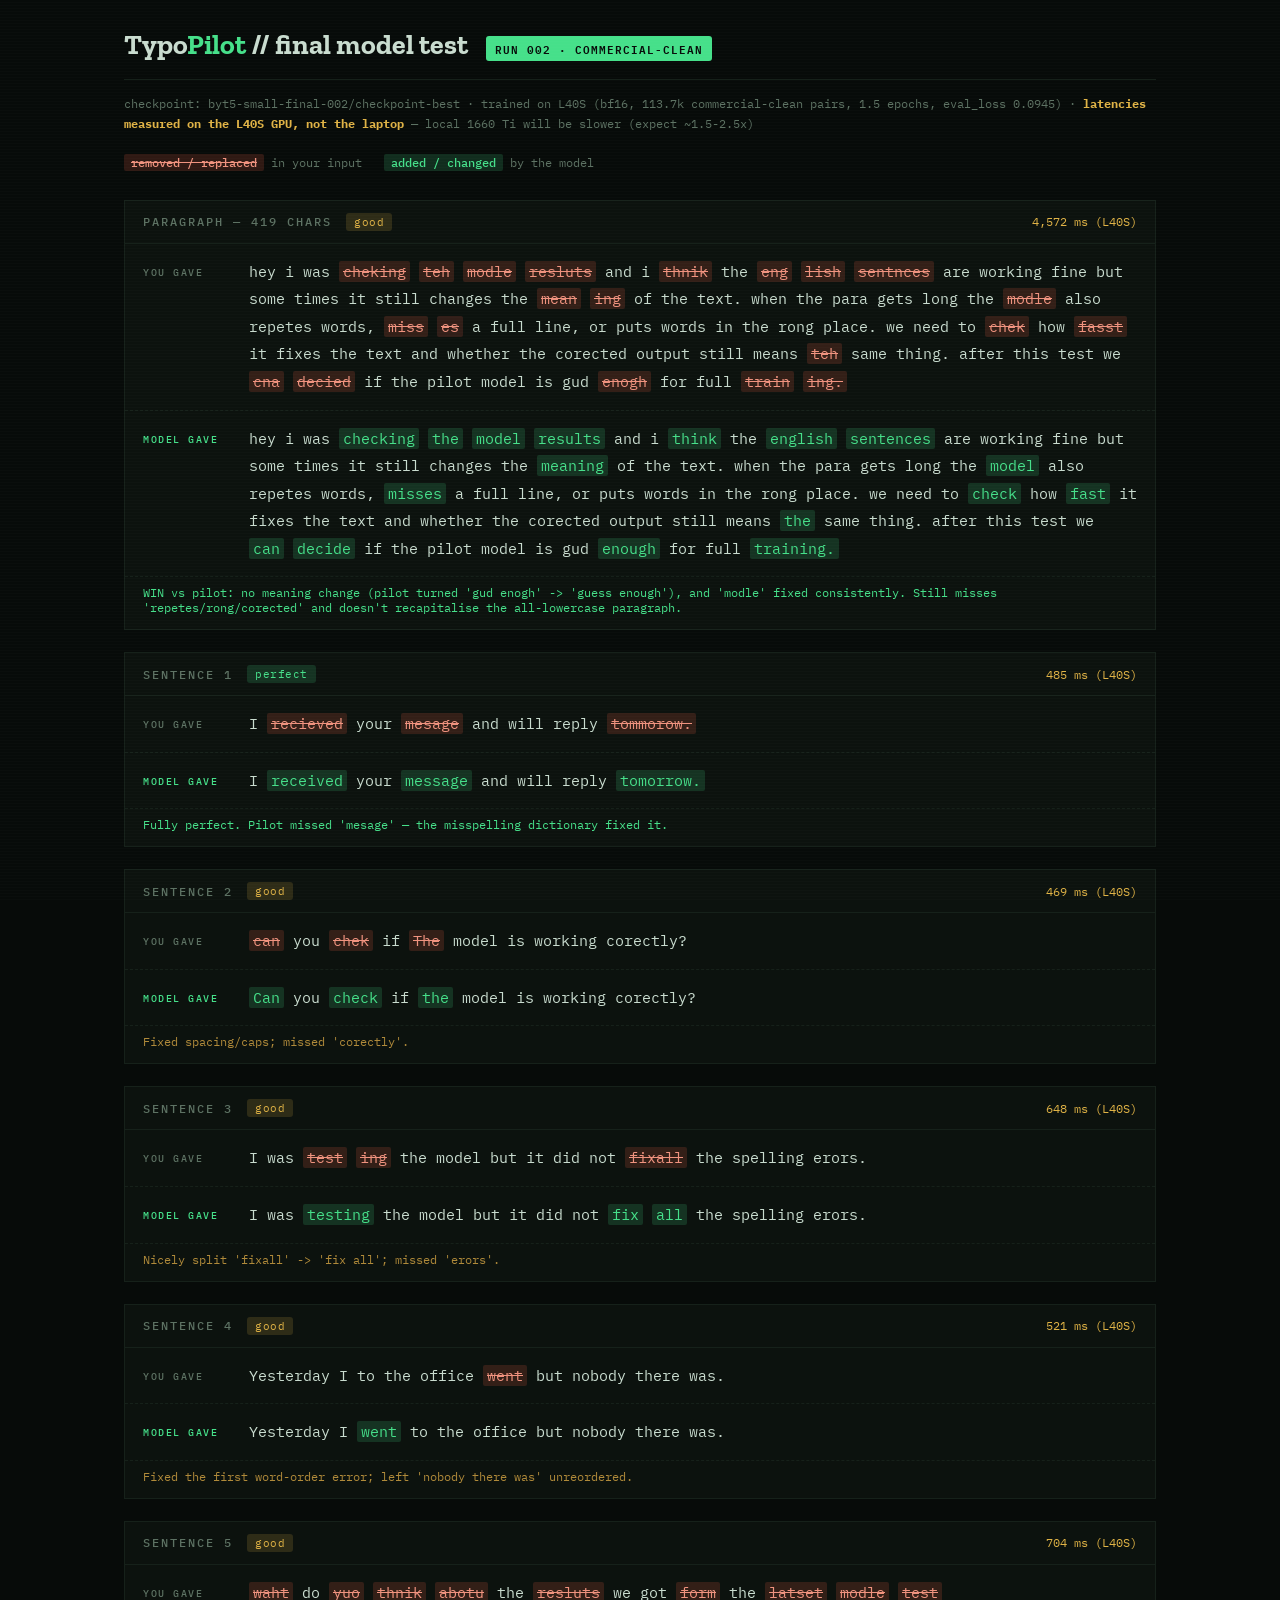
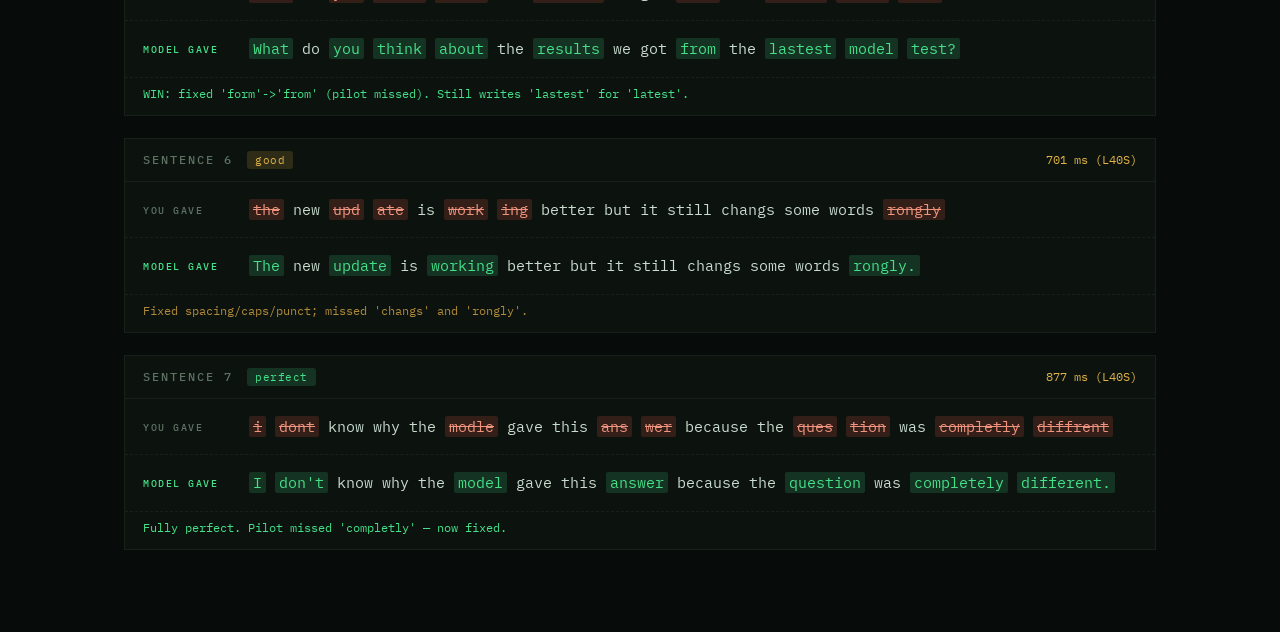
==== reports/manual-test-002-final.html @ f2c0a769 "Add final model manual test 002 (commercial-clean run on L40S)" ====
<!DOCTYPE html>
<html lang="en">
<head>
<meta charset="utf-8">
<meta name="viewport" content="width=device-width, initial-scale=1">
<title>TypoPilot — Final Model Test (run 002)</title>
<link rel="preconnect" href="https://fonts.googleapis.com">
<link href="https://fonts.googleapis.com/css2?family=IBM+Plex+Mono:wght@400;500;600&family=Zilla+Slab:wght@600;700&display=swap" rel="stylesheet">
<style>
  :root {
    --bg: #070b09; --panel: #0c120e; --panel-edge: #16211a;
    --ink: #c9dccf; --ink-dim: #5d7263;
    --phosphor: #46e08a; --amber: #e0b346; --red: #e05a46;
    --mono: "IBM Plex Mono", ui-monospace, Consolas, monospace;
    --display: "Zilla Slab", Georgia, serif;
  }
  * { margin: 0; padding: 0; box-sizing: border-box; }
  body { background: var(--bg); color: var(--ink); font-family: var(--mono); font-size: 14px; }
  body::before {
    content: ""; position: fixed; inset: 0; pointer-events: none; z-index: 9;
    background: repeating-linear-gradient(0deg, rgba(255,255,255,.015) 0 1px, transparent 1px 3px);
  }
  .wrap { max-width: 1080px; margin: 0 auto; padding: 28px 24px 60px; }
  header { display: flex; align-items: baseline; gap: 18px; border-bottom: 1px solid var(--panel-edge); padding-bottom: 18px; margin-bottom: 10px; flex-wrap: wrap; }
  header h1 { font-family: var(--display); font-size: 28px; color: var(--ink); }
  header h1 em { color: var(--phosphor); font-style: normal; }
  .tag { font-size: 11px; letter-spacing: 1px; text-transform: uppercase; color: var(--bg); background: var(--phosphor); padding: 3px 9px; border-radius: 3px; font-weight: 600; }
  .sub { color: var(--ink-dim); font-size: 12px; margin: 14px 0 20px; line-height: 1.7; }
  .legend { display: flex; gap: 22px; margin: 0 0 30px; font-size: 12px; color: var(--ink-dim); flex-wrap: wrap; }
  .legend b { font-weight: 500; padding: 1px 7px; border-radius: 2px; }
  .b-in { background: rgba(224,90,70,.18); color: #f0937f; text-decoration: line-through; }
  .b-out { background: rgba(70,224,138,.16); color: var(--phosphor); }

  .case { background: var(--panel); border: 1px solid var(--panel-edge); margin-bottom: 22px; }
  .case-head { display: flex; align-items: center; gap: 14px; padding: 12px 18px; border-bottom: 1px solid var(--panel-edge); }
  .case-head h2 { font-size: 12px; letter-spacing: 2px; text-transform: uppercase; color: var(--ink-dim); font-weight: 500; }
  .verdict { font-size: 11px; padding: 2px 8px; border-radius: 3px; letter-spacing: .5px; }
  .v-perfect { background: rgba(70,224,138,.16); color: var(--phosphor); }
  .v-good { background: rgba(224,179,70,.16); color: var(--amber); }
  .lat { margin-left: auto; font-size: 12px; color: var(--amber); }
  .row { display: grid; grid-template-columns: 92px 1fr; gap: 14px; padding: 14px 18px; line-height: 1.9; }
  .row + .row { border-top: 1px dashed var(--panel-edge); }
  .row b { font-size: 10px; letter-spacing: 1.5px; text-transform: uppercase; color: var(--ink-dim); font-weight: 500; padding-top: 5px; }
  .row.model b { color: var(--phosphor); }
  .text { font-size: 14.5px; }
  .del { background: rgba(224,90,70,.18); color: #f0937f; text-decoration: line-through; padding: 1px 4px; border-radius: 2px; }
  .add { background: rgba(70,224,138,.16); color: var(--phosphor); padding: 1px 4px; border-radius: 2px; }
  .note { padding: 8px 18px 14px; font-size: 12px; color: var(--ink-dim); border-top: 1px dashed var(--panel-edge); }
  .note.win { color: var(--phosphor); }
  .note.miss { color: #b08a3a; }
</style>
</head>
<body>
<div class="wrap">
  <header>
    <h1>Typo<em>Pilot</em> // final model test</h1>
    <span class="tag">run 002 · commercial-clean</span>
  </header>
  <p class="sub">
    checkpoint: byt5-small-final-002/checkpoint-best · trained on L40S (bf16, 113.7k commercial-clean pairs, 1.5 epochs, eval_loss 0.0945) ·
    <strong style="color:var(--amber)">latencies measured on the L40S GPU, not the laptop</strong> — local 1660 Ti will be slower (expect ~1.5-2.5x)
  </p>
  <div class="legend">
    <span><b class="b-in">removed / replaced</b> in your input</span>
    <span><b class="b-out">added / changed</b> by the model</span>
  </div>
  <div id="cases"></div>
</div>

<script>
const RESULTS = [
  {
    id: "paragraph — 419 chars", latency_ms: 4572, verdict: "good",
    input: "hey i was cheking teh modle resluts and i thnik the eng lish sentnces are working fine but some times it still changes the mean ing of the text. when the para gets long the modle also repetes words, miss es a full line, or puts words in the rong place. we need to chek how fasst it fixes the text and whether the corected output still means teh same thing. after this test we cna decied if the pilot model is gud enogh for full train ing.",
    output: "hey i was checking the model results and i think the english sentences are working fine but some times it still changes the meaning of the text. when the para gets long the model also repetes words, misses a full line, or puts words in the rong place. we need to check how fast it fixes the text and whether the corected output still means the same thing. after this test we can decide if the pilot model is gud enough for full training.",
    note: "WIN vs pilot: no meaning change (pilot turned 'gud enogh' -> 'guess enough'), and 'modle' fixed consistently. Still misses 'repetes/rong/corected' and doesn't recapitalise the all-lowercase paragraph.",
    noteClass: "win"
  },
  {
    id: "sentence 1", latency_ms: 485, verdict: "perfect",
    input: "I recieved your mesage and will reply tommorow.",
    output: "I received your message and will reply tomorrow.",
    note: "Fully perfect. Pilot missed 'mesage' — the misspelling dictionary fixed it.",
    noteClass: "win"
  },
  {
    id: "sentence 2", latency_ms: 469, verdict: "good",
    input: "can you chek if The model is working corectly?",
    output: "Can you check if the model is working corectly?",
    note: "Fixed spacing/caps; missed 'corectly'.",
    noteClass: "miss"
  },
  {
    id: "sentence 3", latency_ms: 648, verdict: "good",
    input: "I was test ing the model but it did not fixall the spelling erors.",
    output: "I was testing the model but it did not fix all the spelling erors.",
    note: "Nicely split 'fixall' -> 'fix all'; missed 'erors'.",
    noteClass: "miss"
  },
  {
    id: "sentence 4", latency_ms: 521, verdict: "good",
    input: "Yesterday I to the office went but nobody there was.",
    output: "Yesterday I went to the office but nobody there was.",
    note: "Fixed the first word-order error; left 'nobody there was' unreordered.",
    noteClass: "miss"
  },
  {
    id: "sentence 5", latency_ms: 704, verdict: "good",
    input: "waht do yuo thnik abotu the resluts we got form the latset modle test",
    output: "What do you think about the results we got from the lastest model test?",
    note: "WIN: fixed 'form'->'from' (pilot missed). Still writes 'lastest' for 'latest'.",
    noteClass: "win"
  },
  {
    id: "sentence 6", latency_ms: 701, verdict: "good",
    input: "the new upd ate is work ing better but it still changs some words rongly",
    output: "The new update is working better but it still changs some words rongly.",
    note: "Fixed spacing/caps/punct; missed 'changs' and 'rongly'.",
    noteClass: "miss"
  },
  {
    id: "sentence 7", latency_ms: 877, verdict: "perfect",
    input: "i dont know why the modle gave this ans wer because the ques tion was completly diffrent",
    output: "I don't know why the model gave this answer because the question was completely different.",
    note: "Fully perfect. Pilot missed 'completly' — now fixed.",
    noteClass: "win"
  }
];

function diff(a, b) {
  const A = a.split(/\s+/), B = b.split(/\s+/);
  const m = A.length, n = B.length;
  const L = Array.from({length: m + 1}, () => new Array(n + 1).fill(0));
  for (let i = m - 1; i >= 0; i--)
    for (let j = n - 1; j >= 0; j--)
      L[i][j] = A[i] === B[j] ? L[i+1][j+1] + 1 : Math.max(L[i+1][j], L[i][j+1]);
  const ops = []; let i = 0, j = 0;
  while (i < m && j < n) {
    if (A[i] === B[j]) { ops.push(["=", A[i]]); i++; j++; }
    else if (L[i+1][j] >= L[i][j+1]) { ops.push(["-", A[i]]); i++; }
    else { ops.push(["+", B[j]]); j++; }
  }
  while (i < m) ops.push(["-", A[i++]]);
  while (j < n) ops.push(["+", B[j++]]);
  return ops;
}
const esc = s => s.replace(/[&<>"]/g, c => ({"&":"&amp;","<":"&lt;",">":"&gt;",'"':"&quot;"}[c]));
function render(kind, ops) {
  return ops.map(([op, word]) => {
    if (op === "=") return esc(word);
    if (op === "-" && kind === "input") return `<span class="del">${esc(word)}</span>`;
    if (op === "+" && kind === "output") return `<span class="add">${esc(word)}</span>`;
    return null;
  }).filter(Boolean).join(" ");
}

document.getElementById("cases").innerHTML = RESULTS.map(r => {
  const ops = diff(r.input, r.output);
  const vClass = r.verdict === "perfect" ? "v-perfect" : "v-good";
  return `<div class="case">
    <div class="case-head">
      <h2>${r.id}</h2>
      <span class="verdict ${vClass}">${r.verdict}</span>
      <span class="lat">${r.latency_ms.toLocaleString()} ms (L40S)</span>
    </div>
    <div class="row"><b>you gave</b><div class="text">${render("input", ops)}</div></div>
    <div class="row model"><b>model gave</b><div class="text">${render("output", ops)}</div></div>
    <div class="note ${r.noteClass}">${esc(r.note)}</div>
  </div>`;
}).join("");
</script>
</body>
</html>
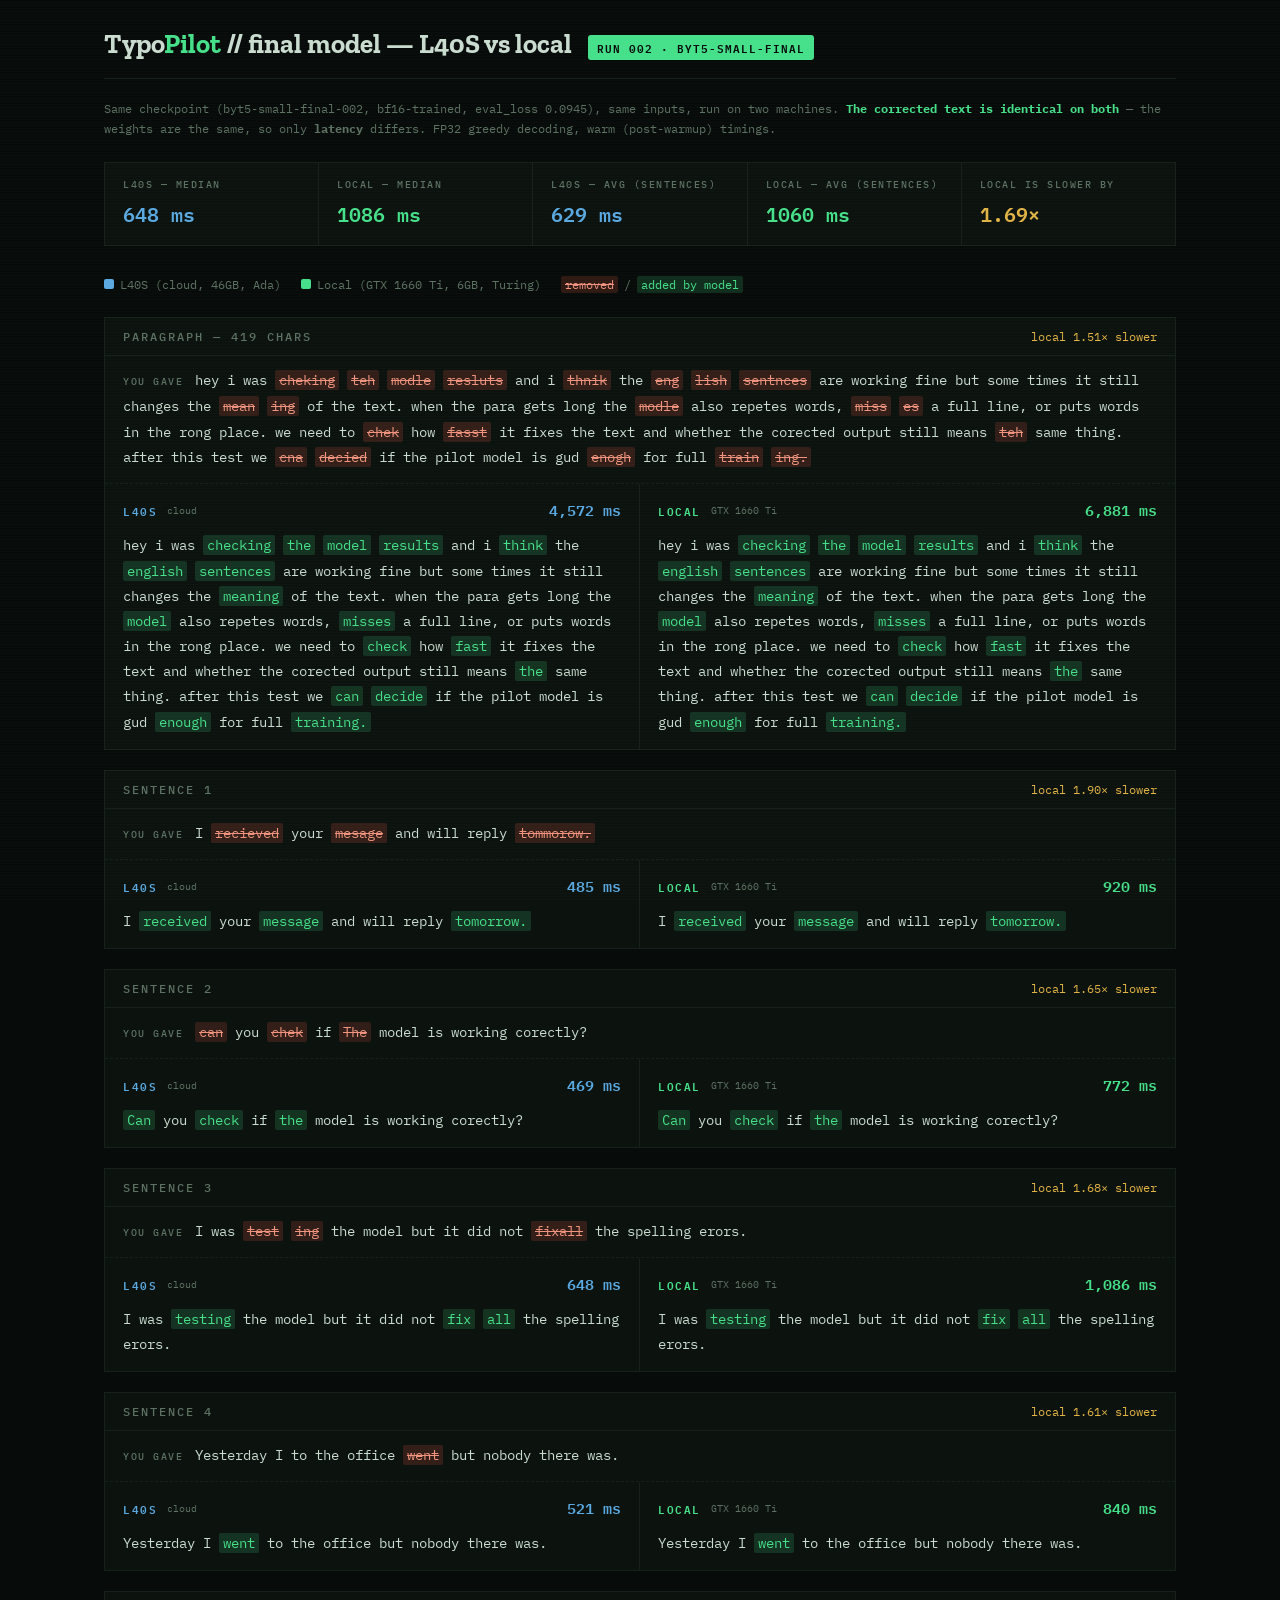
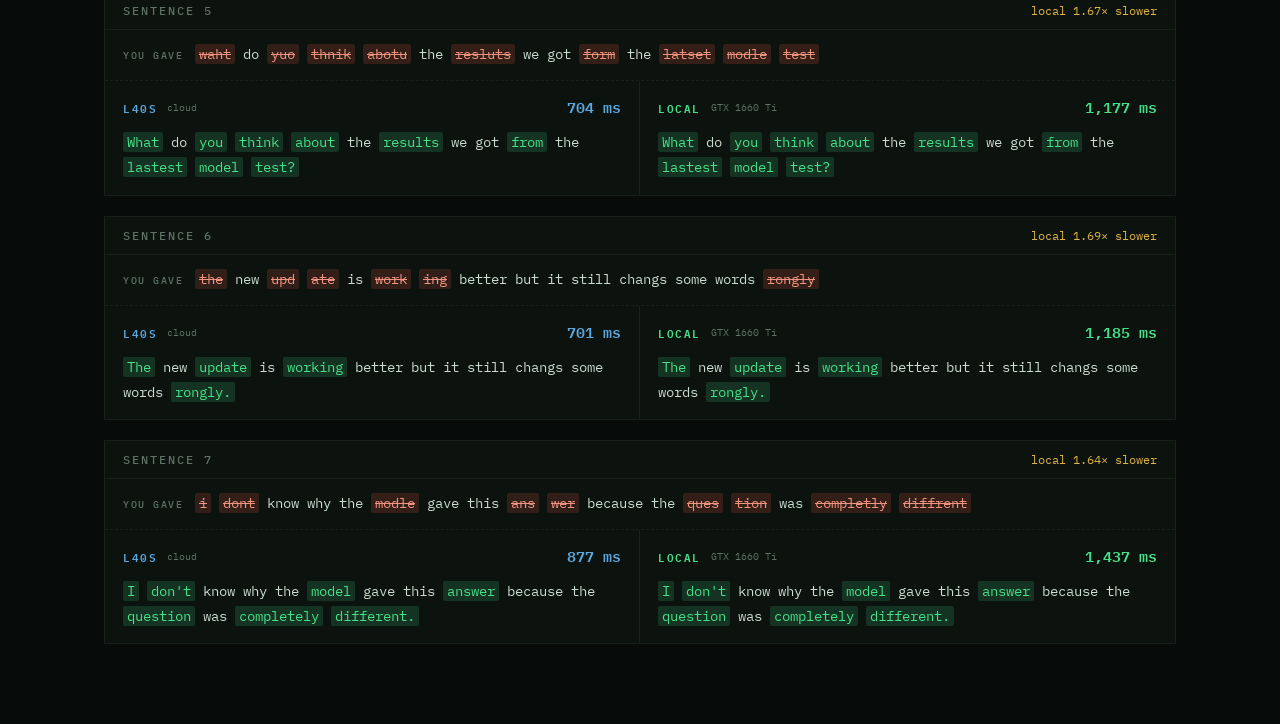
==== commit 3fbb5b79: "Show L40S vs local side-by-side divisions with latency comparison" ====
--- a/reports/manual-test-002-final.html
+++ b/reports/manual-test-002-final.html
@@ -3,14 +3,14 @@
 <head>
 <meta charset="utf-8">
 <meta name="viewport" content="width=device-width, initial-scale=1">
-<title>TypoPilot — Final Model Test (run 002)</title>
+<title>TypoPilot — Final Model: L40S vs Local</title>
 <link rel="preconnect" href="https://fonts.googleapis.com">
 <link href="https://fonts.googleapis.com/css2?family=IBM+Plex+Mono:wght@400;500;600&family=Zilla+Slab:wght@600;700&display=swap" rel="stylesheet">
 <style>
   :root {
     --bg: #070b09; --panel: #0c120e; --panel-edge: #16211a;
     --ink: #c9dccf; --ink-dim: #5d7263;
-    --phosphor: #46e08a; --amber: #e0b346; --red: #e05a46;
+    --phosphor: #46e08a; --amber: #e0b346; --red: #e05a46; --blue: #5aa9e0;
     --mono: "IBM Plex Mono", ui-monospace, Consolas, monospace;
     --display: "Zilla Slab", Georgia, serif;
   }
@@ -20,112 +20,108 @@
     content: ""; position: fixed; inset: 0; pointer-events: none; z-index: 9;
     background: repeating-linear-gradient(0deg, rgba(255,255,255,.015) 0 1px, transparent 1px 3px);
   }
-  .wrap { max-width: 1080px; margin: 0 auto; padding: 28px 24px 60px; }
-  header { display: flex; align-items: baseline; gap: 18px; border-bottom: 1px solid var(--panel-edge); padding-bottom: 18px; margin-bottom: 10px; flex-wrap: wrap; }
-  header h1 { font-family: var(--display); font-size: 28px; color: var(--ink); }
+  .wrap { max-width: 1120px; margin: 0 auto; padding: 28px 24px 60px; }
+  header { display: flex; align-items: baseline; gap: 16px; border-bottom: 1px solid var(--panel-edge); padding-bottom: 18px; margin-bottom: 20px; flex-wrap: wrap; }
+  header h1 { font-family: var(--display); font-size: 27px; color: var(--ink); }
   header h1 em { color: var(--phosphor); font-style: normal; }
   .tag { font-size: 11px; letter-spacing: 1px; text-transform: uppercase; color: var(--bg); background: var(--phosphor); padding: 3px 9px; border-radius: 3px; font-weight: 600; }
-  .sub { color: var(--ink-dim); font-size: 12px; margin: 14px 0 20px; line-height: 1.7; }
-  .legend { display: flex; gap: 22px; margin: 0 0 30px; font-size: 12px; color: var(--ink-dim); flex-wrap: wrap; }
-  .legend b { font-weight: 500; padding: 1px 7px; border-radius: 2px; }
-  .b-in { background: rgba(224,90,70,.18); color: #f0937f; text-decoration: line-through; }
-  .b-out { background: rgba(70,224,138,.16); color: var(--phosphor); }
+  .sub { color: var(--ink-dim); font-size: 12px; margin-bottom: 22px; line-height: 1.7; }
 
-  .case { background: var(--panel); border: 1px solid var(--panel-edge); margin-bottom: 22px; }
-  .case-head { display: flex; align-items: center; gap: 14px; padding: 12px 18px; border-bottom: 1px solid var(--panel-edge); }
-  .case-head h2 { font-size: 12px; letter-spacing: 2px; text-transform: uppercase; color: var(--ink-dim); font-weight: 500; }
-  .verdict { font-size: 11px; padding: 2px 8px; border-radius: 3px; letter-spacing: .5px; }
-  .v-perfect { background: rgba(70,224,138,.16); color: var(--phosphor); }
-  .v-good { background: rgba(224,179,70,.16); color: var(--amber); }
-  .lat { margin-left: auto; font-size: 12px; color: var(--amber); }
-  .row { display: grid; grid-template-columns: 92px 1fr; gap: 14px; padding: 14px 18px; line-height: 1.9; }
-  .row + .row { border-top: 1px dashed var(--panel-edge); }
-  .row b { font-size: 10px; letter-spacing: 1.5px; text-transform: uppercase; color: var(--ink-dim); font-weight: 500; padding-top: 5px; }
-  .row.model b { color: var(--phosphor); }
-  .text { font-size: 14.5px; }
+  /* summary bar */
+  .summary { display: grid; grid-template-columns: repeat(auto-fit, minmax(150px, 1fr)); gap: 1px; background: var(--panel-edge); border: 1px solid var(--panel-edge); margin-bottom: 30px; }
+  .scard { background: var(--panel); padding: 15px 18px; }
+  .scard b { display: block; font-size: 10px; letter-spacing: 1.5px; text-transform: uppercase; color: var(--ink-dim); margin-bottom: 7px; font-weight: 500; }
+  .scard span { font-size: 20px; font-weight: 600; font-variant-numeric: tabular-nums; }
+  .l40 { color: var(--blue); }
+  .loc { color: var(--phosphor); }
+  .amber { color: var(--amber); }
+
+  .legend { display: flex; gap: 20px; margin: 0 0 24px; font-size: 12px; color: var(--ink-dim); flex-wrap: wrap; align-items: center; }
+  .chip { display: inline-flex; align-items: center; gap: 6px; }
+  .dot { width: 10px; height: 10px; border-radius: 2px; display: inline-block; }
   .del { background: rgba(224,90,70,.18); color: #f0937f; text-decoration: line-through; padding: 1px 4px; border-radius: 2px; }
   .add { background: rgba(70,224,138,.16); color: var(--phosphor); padding: 1px 4px; border-radius: 2px; }
-  .note { padding: 8px 18px 14px; font-size: 12px; color: var(--ink-dim); border-top: 1px dashed var(--panel-edge); }
-  .note.win { color: var(--phosphor); }
-  .note.miss { color: #b08a3a; }
+
+  .case { background: var(--panel); border: 1px solid var(--panel-edge); margin-bottom: 20px; }
+  .case-head { display: flex; align-items: center; gap: 12px; padding: 11px 18px; border-bottom: 1px solid var(--panel-edge); }
+  .case-head h2 { font-size: 12px; letter-spacing: 2px; text-transform: uppercase; color: var(--ink-dim); font-weight: 500; }
+  .ratio { margin-left: auto; font-size: 12px; color: var(--amber); }
+  .input-row { padding: 12px 18px; line-height: 1.85; border-bottom: 1px dashed var(--panel-edge); }
+  .input-row b { font-size: 10px; letter-spacing: 1.5px; text-transform: uppercase; color: var(--ink-dim); font-weight: 500; margin-right: 12px; }
+
+  /* two divisions */
+  .divisions { display: grid; grid-template-columns: 1fr 1fr; }
+  @media (max-width: 820px) { .divisions { grid-template-columns: 1fr; } }
+  .division { padding: 14px 18px; }
+  .division:first-child { border-right: 1px solid var(--panel-edge); }
+  @media (max-width: 820px) { .division:first-child { border-right: none; border-bottom: 1px solid var(--panel-edge); } }
+  .dhead { display: flex; align-items: center; gap: 10px; margin-bottom: 10px; }
+  .dhead .name { font-size: 11px; letter-spacing: 1.5px; text-transform: uppercase; font-weight: 600; }
+  .dhead.l40 .name { color: var(--blue); }
+  .dhead.loc .name { color: var(--phosphor); }
+  .lat-badge { margin-left: auto; font-size: 15px; font-weight: 600; font-variant-numeric: tabular-nums; }
+  .dhead .hw { font-size: 10px; color: var(--ink-dim); }
+  .output { font-size: 14px; line-height: 1.8; }
 </style>
 </head>
 <body>
 <div class="wrap">
   <header>
-    <h1>Typo<em>Pilot</em> // final model test</h1>
-    <span class="tag">run 002 · commercial-clean</span>
+    <h1>Typo<em>Pilot</em> // final model — L40S vs local</h1>
+    <span class="tag">run 002 · byt5-small-final</span>
   </header>
   <p class="sub">
-    checkpoint: byt5-small-final-002/checkpoint-best · trained on L40S (bf16, 113.7k commercial-clean pairs, 1.5 epochs, eval_loss 0.0945) ·
-    <strong style="color:var(--amber)">latencies measured on the L40S GPU, not the laptop</strong> — local 1660 Ti will be slower (expect ~1.5-2.5x)
+    Same checkpoint (byt5-small-final-002, bf16-trained, eval_loss 0.0945), same inputs, run on two machines.
+    <strong style="color:var(--phosphor)">The corrected text is identical on both</strong> — the weights are the same, so only
+    <strong>latency</strong> differs. FP32 greedy decoding, warm (post-warmup) timings.
   </p>
+
+  <div class="summary" id="summary"></div>
+
   <div class="legend">
-    <span><b class="b-in">removed / replaced</b> in your input</span>
-    <span><b class="b-out">added / changed</b> by the model</span>
+    <span class="chip"><span class="dot" style="background:var(--blue)"></span> L40S (cloud, 46GB, Ada)</span>
+    <span class="chip"><span class="dot" style="background:var(--phosphor)"></span> Local (GTX 1660 Ti, 6GB, Turing)</span>
+    <span class="chip"><span class="del">removed</span> / <span class="add">added by model</span></span>
   </div>
+
   <div id="cases"></div>
 </div>
 
 <script>
-const RESULTS = [
-  {
-    id: "paragraph — 419 chars", latency_ms: 4572, verdict: "good",
+// outputs are identical across runs; stored once. latencies differ per machine.
+const DATA = [
+  { id: "paragraph — 419 chars",
     input: "hey i was cheking teh modle resluts and i thnik the eng lish sentnces are working fine but some times it still changes the mean ing of the text. when the para gets long the modle also repetes words, miss es a full line, or puts words in the rong place. we need to chek how fasst it fixes the text and whether the corected output still means teh same thing. after this test we cna decied if the pilot model is gud enogh for full train ing.",
     output: "hey i was checking the model results and i think the english sentences are working fine but some times it still changes the meaning of the text. when the para gets long the model also repetes words, misses a full line, or puts words in the rong place. we need to check how fast it fixes the text and whether the corected output still means the same thing. after this test we can decide if the pilot model is gud enough for full training.",
-    note: "WIN vs pilot: no meaning change (pilot turned 'gud enogh' -> 'guess enough'), and 'modle' fixed consistently. Still misses 'repetes/rong/corected' and doesn't recapitalise the all-lowercase paragraph.",
-    noteClass: "win"
-  },
-  {
-    id: "sentence 1", latency_ms: 485, verdict: "perfect",
-    input: "I recieved your mesage and will reply tommorow.",
-    output: "I received your message and will reply tomorrow.",
-    note: "Fully perfect. Pilot missed 'mesage' — the misspelling dictionary fixed it.",
-    noteClass: "win"
-  },
-  {
-    id: "sentence 2", latency_ms: 469, verdict: "good",
-    input: "can you chek if The model is working corectly?",
-    output: "Can you check if the model is working corectly?",
-    note: "Fixed spacing/caps; missed 'corectly'.",
-    noteClass: "miss"
-  },
-  {
-    id: "sentence 3", latency_ms: 648, verdict: "good",
-    input: "I was test ing the model but it did not fixall the spelling erors.",
-    output: "I was testing the model but it did not fix all the spelling erors.",
-    note: "Nicely split 'fixall' -> 'fix all'; missed 'erors'.",
-    noteClass: "miss"
-  },
-  {
-    id: "sentence 4", latency_ms: 521, verdict: "good",
-    input: "Yesterday I to the office went but nobody there was.",
-    output: "Yesterday I went to the office but nobody there was.",
-    note: "Fixed the first word-order error; left 'nobody there was' unreordered.",
-    noteClass: "miss"
-  },
-  {
-    id: "sentence 5", latency_ms: 704, verdict: "good",
-    input: "waht do yuo thnik abotu the resluts we got form the latset modle test",
-    output: "What do you think about the results we got from the lastest model test?",
-    note: "WIN: fixed 'form'->'from' (pilot missed). Still writes 'lastest' for 'latest'.",
-    noteClass: "win"
-  },
-  {
-    id: "sentence 6", latency_ms: 701, verdict: "good",
-    input: "the new upd ate is work ing better but it still changs some words rongly",
-    output: "The new update is working better but it still changs some words rongly.",
-    note: "Fixed spacing/caps/punct; missed 'changs' and 'rongly'.",
-    noteClass: "miss"
-  },
-  {
-    id: "sentence 7", latency_ms: 877, verdict: "perfect",
-    input: "i dont know why the modle gave this ans wer because the ques tion was completly diffrent",
-    output: "I don't know why the model gave this answer because the question was completely different.",
-    note: "Fully perfect. Pilot missed 'completly' — now fixed.",
-    noteClass: "win"
-  }
+    l40s: 4572, local: 6881 },
+  { id: "sentence 1", input: "I recieved your mesage and will reply tommorow.",
+    output: "I received your message and will reply tomorrow.", l40s: 485, local: 920 },
+  { id: "sentence 2", input: "can you chek if The model is working corectly?",
+    output: "Can you check if the model is working corectly?", l40s: 469, local: 772 },
+  { id: "sentence 3", input: "I was test ing the model but it did not fixall the spelling erors.",
+    output: "I was testing the model but it did not fix all the spelling erors.", l40s: 648, local: 1086 },
+  { id: "sentence 4", input: "Yesterday I to the office went but nobody there was.",
+    output: "Yesterday I went to the office but nobody there was.", l40s: 521, local: 840 },
+  { id: "sentence 5", input: "waht do yuo thnik abotu the resluts we got form the latset modle test",
+    output: "What do you think about the results we got from the lastest model test?", l40s: 704, local: 1177 },
+  { id: "sentence 6", input: "the new upd ate is work ing better but it still changs some words rongly",
+    output: "The new update is working better but it still changs some words rongly.", l40s: 701, local: 1185 },
+  { id: "sentence 7", input: "i dont know why the modle gave this ans wer because the ques tion was completly diffrent",
+    output: "I don't know why the model gave this answer because the question was completely different.", l40s: 877, local: 1437 }
 ];
+
+// ---- summary stats (sentences only, excludes the long paragraph) ----
+const sent = DATA.filter(d => d.id.startsWith("sentence"));
+const avg = arr => Math.round(arr.reduce((a,b)=>a+b,0)/arr.length);
+const med = arr => { const s=[...arr].sort((a,b)=>a-b); return s[Math.floor(s.length/2)]; };
+const l40Avg = avg(sent.map(d=>d.l40s)), locAvg = avg(sent.map(d=>d.local));
+document.getElementById("summary").innerHTML = `
+  <div class="scard"><b>L40S — median</b><span class="l40">${med(sent.map(d=>d.l40s))} ms</span></div>
+  <div class="scard"><b>Local — median</b><span class="loc">${med(sent.map(d=>d.local))} ms</span></div>
+  <div class="scard"><b>L40S — avg (sentences)</b><span class="l40">${l40Avg} ms</span></div>
+  <div class="scard"><b>Local — avg (sentences)</b><span class="loc">${locAvg} ms</span></div>
+  <div class="scard"><b>Local is slower by</b><span class="amber">${(locAvg/l40Avg).toFixed(2)}×</span></div>
+`;
 
 function diff(a, b) {
   const A = a.split(/\s+/), B = b.split(/\s+/);
@@ -145,27 +141,41 @@
   return ops;
 }
 const esc = s => s.replace(/[&<>"]/g, c => ({"&":"&amp;","<":"&lt;",">":"&gt;",'"':"&quot;"}[c]));
-function render(kind, ops) {
-  return ops.map(([op, word]) => {
-    if (op === "=") return esc(word);
-    if (op === "-" && kind === "input") return `<span class="del">${esc(word)}</span>`;
-    if (op === "+" && kind === "output") return `<span class="add">${esc(word)}</span>`;
-    return null;
-  }).filter(Boolean).join(" ");
+function renderOut(ops) {
+  return ops.map(([op, w]) => op === "=" ? esc(w) : op === "+" ? `<span class="add">${esc(w)}</span>` : null)
+            .filter(Boolean).join(" ");
+}
+function renderIn(ops) {
+  return ops.map(([op, w]) => op === "=" ? esc(w) : op === "-" ? `<span class="del">${esc(w)}</span>` : null)
+            .filter(Boolean).join(" ");
 }
 
-document.getElementById("cases").innerHTML = RESULTS.map(r => {
-  const ops = diff(r.input, r.output);
-  const vClass = r.verdict === "perfect" ? "v-perfect" : "v-good";
+document.getElementById("cases").innerHTML = DATA.map(d => {
+  const ops = diff(d.input, d.output);
+  const outHtml = renderOut(ops);
+  const ratio = (d.local / d.l40s).toFixed(2);
   return `<div class="case">
     <div class="case-head">
-      <h2>${r.id}</h2>
-      <span class="verdict ${vClass}">${r.verdict}</span>
-      <span class="lat">${r.latency_ms.toLocaleString()} ms (L40S)</span>
+      <h2>${d.id}</h2>
+      <span class="ratio">local ${ratio}× slower</span>
     </div>
-    <div class="row"><b>you gave</b><div class="text">${render("input", ops)}</div></div>
-    <div class="row model"><b>model gave</b><div class="text">${render("output", ops)}</div></div>
-    <div class="note ${r.noteClass}">${esc(r.note)}</div>
+    <div class="input-row"><b>you gave</b>${renderIn(ops)}</div>
+    <div class="divisions">
+      <div class="division">
+        <div class="dhead l40">
+          <span class="name">L40S</span><span class="hw">cloud</span>
+          <span class="lat-badge l40">${d.l40s.toLocaleString()} ms</span>
+        </div>
+        <div class="output">${outHtml}</div>
+      </div>
+      <div class="division">
+        <div class="dhead loc">
+          <span class="name">Local</span><span class="hw">GTX 1660 Ti</span>
+          <span class="lat-badge loc">${d.local.toLocaleString()} ms</span>
+        </div>
+        <div class="output">${outHtml}</div>
+      </div>
+    </div>
   </div>`;
 }).join("");
 </script>
